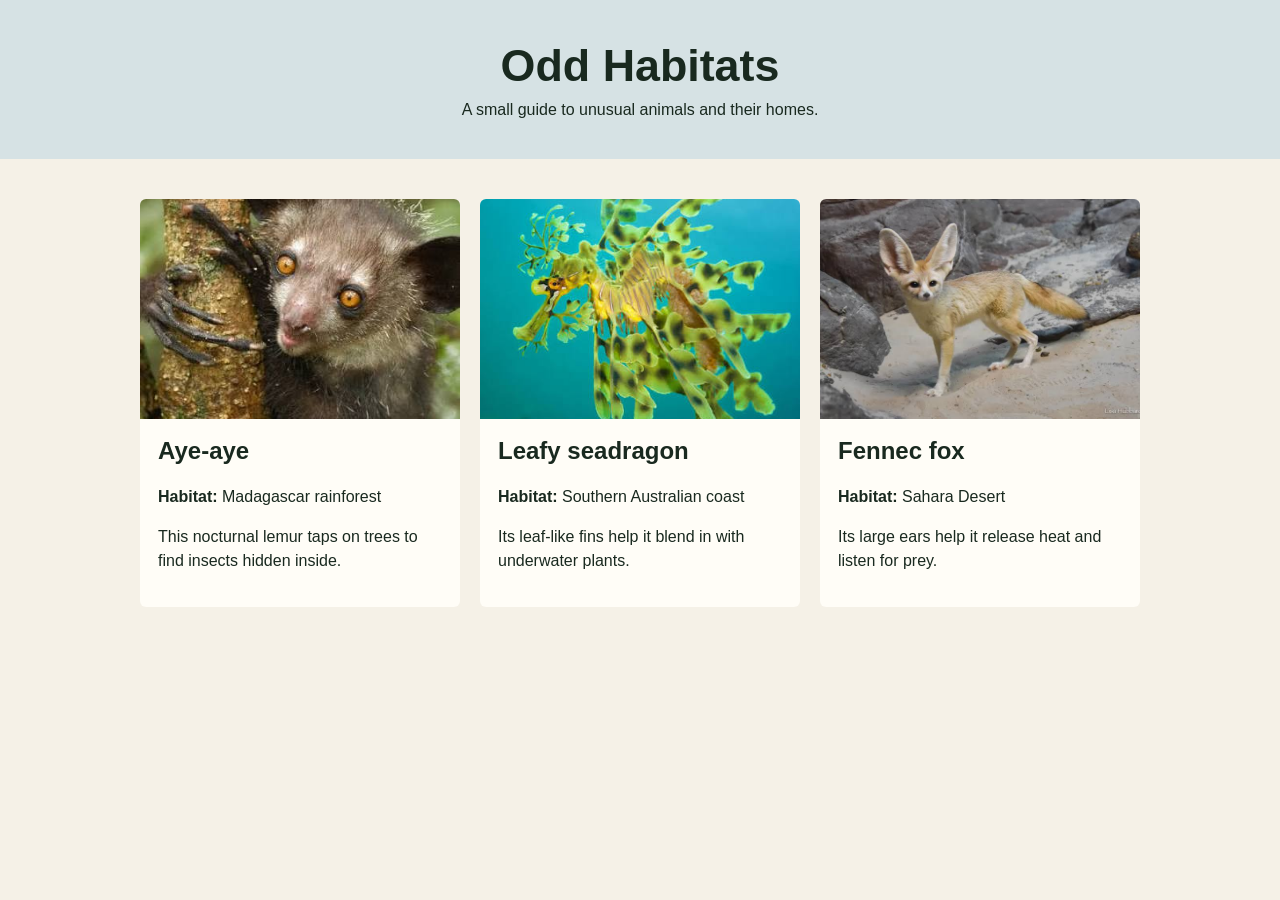
==== index.html @ ddb9e7bd "Initial test with base html and css" ====
<!doctype html>
<html lang="en">
<head>
  <meta charset="UTF-8">
  <meta name="viewport" content="width=device-width, initial-scale=1">
  <title>Odd Habitats</title>
  <link rel="stylesheet" href="styles.css">
</head>
<body>
  <header>
    <h1>Odd Habitats</h1>
    <p>A small guide to unusual animals and their homes.</p>
  </header>

  <main>
    <section class="animals" aria-label="Unusual animals">
      <article class="animal">
        <img src="images/aye-aye.jpg" alt="An aye-aye in a tree">
        <h2>Aye-aye</h2>
        <p><strong>Habitat:</strong> Madagascar rainforest</p>
        <p>This nocturnal lemur taps on trees to find insects hidden inside.</p>
      </article>

      <article class="animal">
        <img src="images/leafy-seadragon.jpg" alt="A leafy seadragon underwater">
        <h2>Leafy seadragon</h2>
        <p><strong>Habitat:</strong> Southern Australian coast</p>
        <p>Its leaf-like fins help it blend in with underwater plants.</p>
      </article>

      <article class="animal">
        <img src="images/fennec-fox.jpg" alt="A fennec fox in the desert">
        <h2>Fennec fox</h2>
        <p><strong>Habitat:</strong> Sahara Desert</p>
        <p>Its large ears help it release heat and listen for prey.</p>
      </article>
    </section>
  </main>
</body>
</html>
---- styles.css ----
* {
  box-sizing: border-box;
}

body {
  margin: 0;
  background: #f5f1e7;
  color: #19291f;
  font-family: 'Comic Sans MS', 'Chalkboard SE', 'Comic Neue', sans-serif;
}

header {
  padding: 40px 20px;
  text-align: center;
  background: #d6e2e4;
}

header h1 {
  margin: 0 0 10px;
  font-family: 'Comic Sans MS', 'Chalkboard SE', 'Comic Neue', sans-serif;
  font-size: 2.8rem;
}

header p {
  margin: 0;
}

.animals {
  width: min(100% - 32px, 1000px);
  margin: 40px auto;
  display: grid;
  grid-template-columns: repeat(3, 1fr);
  gap: 20px;
}

.animal {
  overflow: hidden;
  padding-bottom: 18px;
  background: #fffdf7;
  border-radius: 6px;
}

.animal img {
  display: block;
  width: 100%;
  height: 220px;
  object-fit: cover;
  transition: transform 300ms ease;
}

.animal img:hover {
  transform: scale(1.04);
}

.animal h2,
.animal p {
  margin-right: 18px;
  margin-left: 18px;
}

.animal h2 {
  margin-top: 18px;
  font-family: 'Comic Sans MS', 'Chalkboard SE', 'Comic Neue', sans-serif;
}

.animal p {
  line-height: 1.5;
}

@media (max-width: 700px) {
  .animals {
    grid-template-columns: 1fr;
    max-width: 450px;
  }

  .animal img {
    height: 260px;
  }
}
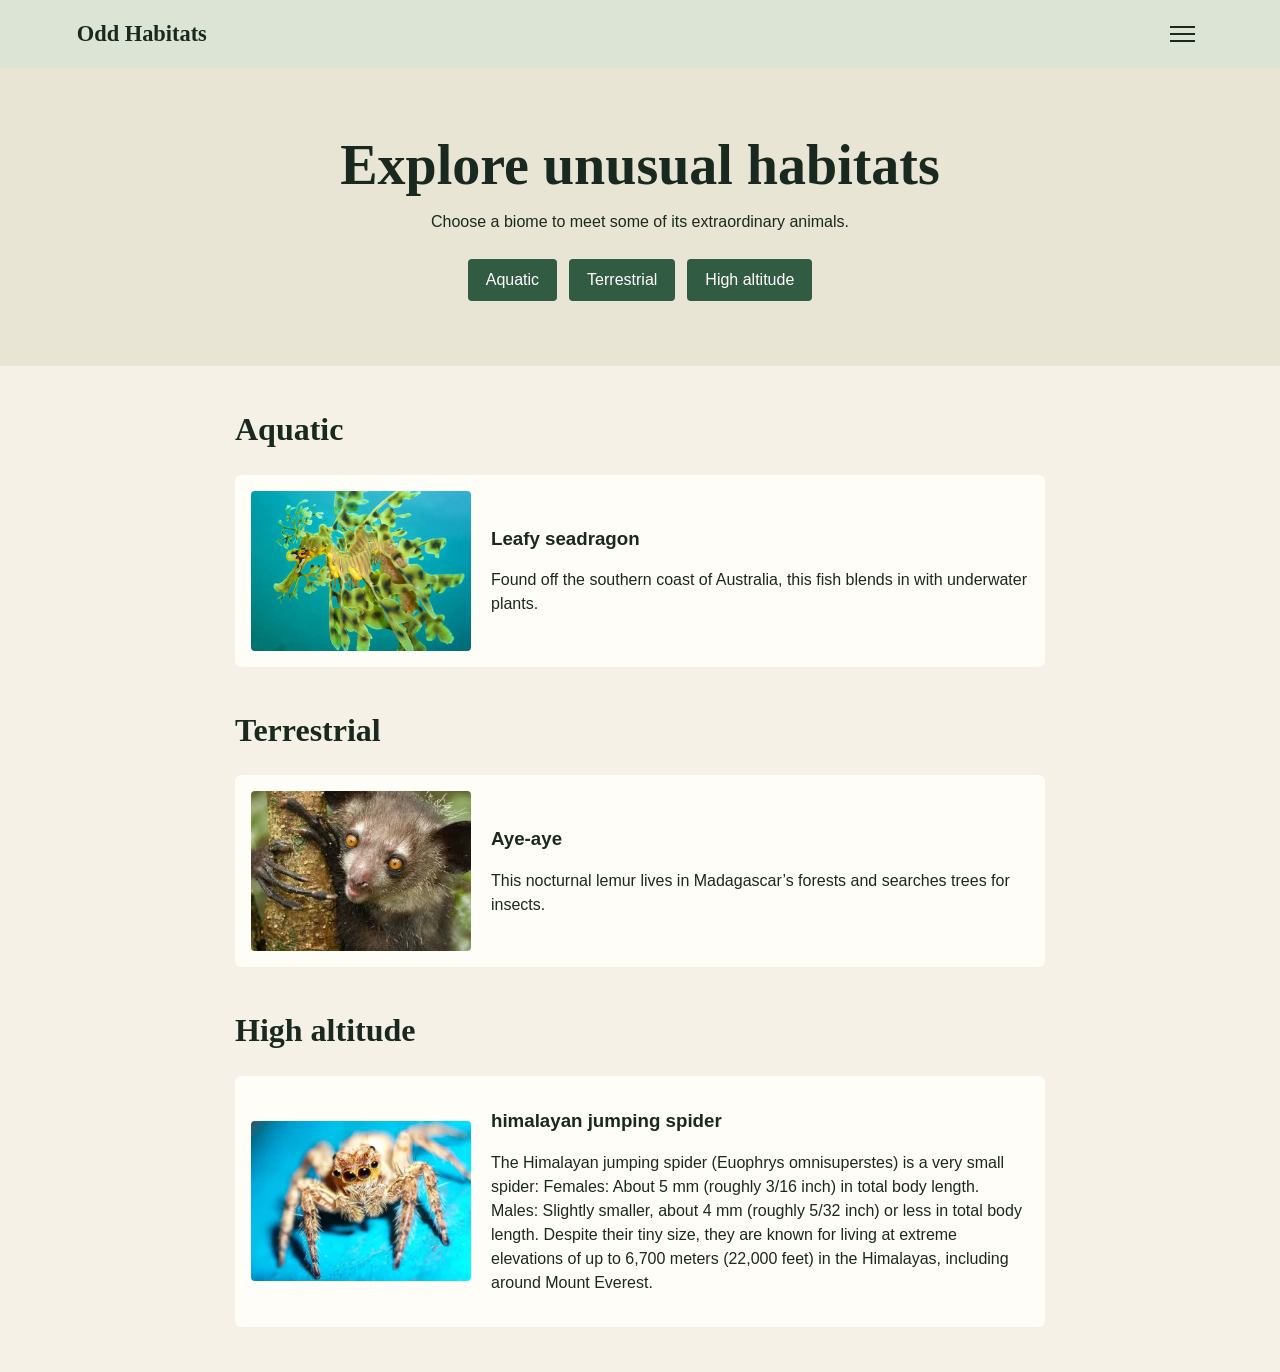
==== commit 6dfbaade: "Hamburguer and different byome separation" ====
--- a/index.html
+++ b/index.html
@@ -7,32 +7,68 @@
   <link rel="stylesheet" href="styles.css">
 </head>
 <body>
-  <header>
-    <h1>Odd Habitats</h1>
-    <p>A small guide to unusual animals and their homes.</p>
+  <header class="site-header">
+    <a class="logo" href="#home">Odd Habitats</a>
+
+    <details class="menu">
+      <summary aria-label="Open biome menu">
+        <span></span>
+        <span></span>
+        <span></span>
+      </summary>
+      <nav>
+        <a href="#aquatic">Aquatic</a>
+        <a href="#terrestrial">Terrestrial</a>
+        <a href="#high-altitude">High altitude</a>
+      </nav>
+    </details>
   </header>
 
-  <main>
-    <section class="animals" aria-label="Unusual animals">
+  <main id="home">
+    <section class="intro">
+      <h1>Explore unusual habitats</h1>
+      <p>Choose a biome to meet some of its extraordinary animals.</p>
+
+      <nav class="biome-buttons" aria-label="Choose a biome">
+        <a href="#aquatic">Aquatic</a>
+        <a href="#terrestrial">Terrestrial</a>
+        <a href="#high-altitude">High altitude</a>
+      </nav>
+    </section>
+
+    <section class="biome" id="aquatic">
+      <h2>Aquatic</h2>
+      <article class="animal">
+        <img src="images/leafy-seadragon.jpg" alt="A leafy seadragon underwater">
+        <div>
+          <h3>Leafy seadragon</h3>
+          <p>Found off the southern coast of Australia, this fish blends in with underwater plants.</p>
+        </div>
+      </article>
+    </section>
+
+    <section class="biome" id="terrestrial">
+      <h2>Terrestrial</h2>
       <article class="animal">
         <img src="images/aye-aye.jpg" alt="An aye-aye in a tree">
-        <h2>Aye-aye</h2>
-        <p><strong>Habitat:</strong> Madagascar rainforest</p>
-        <p>This nocturnal lemur taps on trees to find insects hidden inside.</p>
+        <div>
+          <h3>Aye-aye</h3>
+          <p>This nocturnal lemur lives in Madagascar’s forests and searches trees for insects.</p>
+        </div>
       </article>
+    </section>
 
+    <section class="biome" id="high-altitude">
+      <h2>High altitude</h2>
       <article class="animal">
-        <img src="images/leafy-seadragon.jpg" alt="A leafy seadragon underwater">
-        <h2>Leafy seadragon</h2>
-        <p><strong>Habitat:</strong> Southern Australian coast</p>
-        <p>Its leaf-like fins help it blend in with underwater plants.</p>
-      </article>
-
-      <article class="animal">
-        <img src="images/fennec-fox.jpg" alt="A fennec fox in the desert">
-        <h2>Fennec fox</h2>
-        <p><strong>Habitat:</strong> Sahara Desert</p>
-        <p>Its large ears help it release heat and listen for prey.</p>
+        <img src="images/Himalayan-jumping-spider.jpg" alt="A snow leopard in a mountain habitat">
+        <div>
+          <h3>himalayan jumping spider</h3>
+          <p>The Himalayan jumping spider (Euophrys omnisuperstes) is a very small spider: 
+            Females: About 5 mm (roughly 3/16 inch) in total body length.
+            Males: Slightly smaller, about 4 mm (roughly 5/32 inch) or less in total body length.
+            Despite their tiny size, they are known for living at extreme elevations of up to 6,700 meters (22,000 feet) in the Himalayas, including around Mount Everest.</p>
+        </div>
       </article>
     </section>
   </main>
--- a/styles.css
+++ b/styles.css
@@ -1,79 +1,150 @@
 * {
   box-sizing: border-box;
+}
+
+html {
+  scroll-behavior: smooth;
 }
 
 body {
   margin: 0;
   background: #f5f1e7;
   color: #19291f;
-  font-family: 'Comic Sans MS', 'Chalkboard SE', 'Comic Neue', sans-serif;
+  font-family: Arial, sans-serif;
 }
 
-header {
-  padding: 40px 20px;
-  text-align: center;
-  background: #d6e2e4;
+.site-header {
+  position: relative;
+  display: flex;
+  justify-content: space-between;
+  align-items: center;
+  padding: 18px 6%;
+  background: #dce4d6;
 }
 
-header h1 {
-  margin: 0 0 10px;
-  font-family: 'Comic Sans MS', 'Chalkboard SE', 'Comic Neue', sans-serif;
-  font-size: 2.8rem;
+.logo {
+  color: inherit;
+  font-family: Georgia, serif;
+  font-size: 1.4rem;
+  font-weight: bold;
+  text-decoration: none;
 }
 
-header p {
-  margin: 0;
+.menu {
+  position: relative;
 }
 
-.animals {
-  width: min(100% - 32px, 1000px);
-  margin: 40px auto;
+.menu summary {
   display: grid;
-  grid-template-columns: repeat(3, 1fr);
-  gap: 20px;
+  gap: 5px;
+  padding: 8px;
+  cursor: pointer;
+  list-style: none;
+}
+
+.menu summary::-webkit-details-marker {
+  display: none;
+}
+
+.menu summary span {
+  width: 25px;
+  height: 2px;
+  background: #19291f;
+}
+
+.menu nav {
+  position: absolute;
+  top: 42px;
+  right: 0;
+  z-index: 1;
+  min-width: 170px;
+  padding: 8px;
+  background: #fffdf7;
+  box-shadow: 0 4px 12px #19291f22;
+}
+
+.menu nav a {
+  display: block;
+  padding: 10px;
+  color: inherit;
+  text-decoration: none;
+}
+
+.menu nav a:hover {
+  background: #dce4d6;
+}
+
+.intro {
+  padding: 65px 20px;
+  text-align: center;
+  background: #e8e5d5;
+}
+
+.intro h1 {
+  margin: 0 0 12px;
+  font-family: Georgia, serif;
+  font-size: clamp(2rem, 6vw, 3.5rem);
+}
+
+.biome-buttons {
+  display: flex;
+  justify-content: center;
+  flex-wrap: wrap;
+  gap: 12px;
+  margin-top: 28px;
+}
+
+.biome-buttons a {
+  padding: 12px 18px;
+  border-radius: 4px;
+  background: #315b43;
+  color: white;
+  text-decoration: none;
+}
+
+.biome-buttons a:hover {
+  background: #233f30;
+}
+
+.biome {
+  max-width: 850px;
+  margin: 45px auto;
+  padding: 0 20px;
+  scroll-margin-top: 20px;
+}
+
+.biome h2 {
+  font-family: Georgia, serif;
+  font-size: 2rem;
 }
 
 .animal {
-  overflow: hidden;
-  padding-bottom: 18px;
+  display: grid;
+  grid-template-columns: 220px 1fr;
+  gap: 20px;
+  align-items: center;
+  padding: 16px;
   background: #fffdf7;
   border-radius: 6px;
 }
 
 .animal img {
-  display: block;
   width: 100%;
-  height: 220px;
+  height: 160px;
+  border-radius: 4px;
   object-fit: cover;
-  transition: transform 300ms ease;
-}
-
-.animal img:hover {
-  transform: scale(1.04);
-}
-
-.animal h2,
-.animal p {
-  margin-right: 18px;
-  margin-left: 18px;
-}
-
-.animal h2 {
-  margin-top: 18px;
-  font-family: 'Comic Sans MS', 'Chalkboard SE', 'Comic Neue', sans-serif;
 }
 
 .animal p {
   line-height: 1.5;
 }
 
-@media (max-width: 700px) {
-  .animals {
+@media (max-width: 550px) {
+  .animal {
     grid-template-columns: 1fr;
-    max-width: 450px;
   }
 
   .animal img {
-    height: 260px;
+    height: 220px;
   }
 }
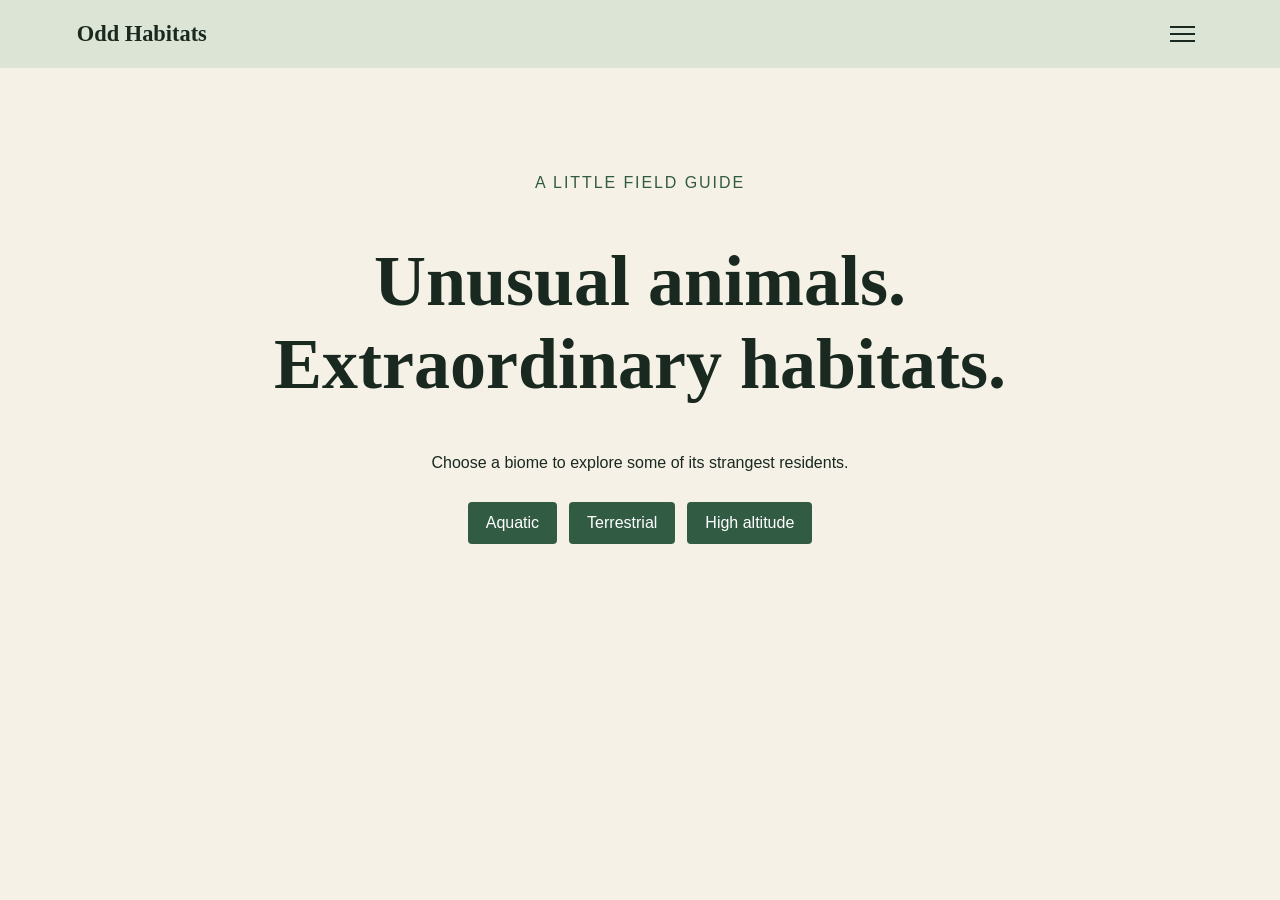
==== commit 71c1f13b: "Page traversal (separation of html) and animal addition" ====
--- a/index.html
+++ b/index.html
@@ -8,69 +8,30 @@
 </head>
 <body>
   <header class="site-header">
-    <a class="logo" href="#home">Odd Habitats</a>
+    <a class="logo" href="index.html">Odd Habitats</a>
 
     <details class="menu">
-      <summary aria-label="Open biome menu">
-        <span></span>
-        <span></span>
-        <span></span>
+      <summary aria-label="Open navigation menu">
+        <span></span><span></span><span></span>
       </summary>
       <nav>
-        <a href="#aquatic">Aquatic</a>
-        <a href="#terrestrial">Terrestrial</a>
-        <a href="#high-altitude">High altitude</a>
+        <a href="aquatic.html">Aquatic</a>
+        <a href="terrestrial.html">Terrestrial</a>
+        <a href="high-altitude.html">High altitude</a>
       </nav>
     </details>
   </header>
 
-  <main id="home">
-    <section class="intro">
-      <h1>Explore unusual habitats</h1>
-      <p>Choose a biome to meet some of its extraordinary animals.</p>
+  <main class="home">
+    <p class="eyebrow">A little field guide</p>
+    <h1>Unusual animals.<br>Extraordinary habitats.</h1>
+    <p>Choose a biome to explore some of its strangest residents.</p>
 
-      <nav class="biome-buttons" aria-label="Choose a biome">
-        <a href="#aquatic">Aquatic</a>
-        <a href="#terrestrial">Terrestrial</a>
-        <a href="#high-altitude">High altitude</a>
-      </nav>
-    </section>
-
-    <section class="biome" id="aquatic">
-      <h2>Aquatic</h2>
-      <article class="animal">
-        <img src="images/leafy-seadragon.jpg" alt="A leafy seadragon underwater">
-        <div>
-          <h3>Leafy seadragon</h3>
-          <p>Found off the southern coast of Australia, this fish blends in with underwater plants.</p>
-        </div>
-      </article>
-    </section>
-
-    <section class="biome" id="terrestrial">
-      <h2>Terrestrial</h2>
-      <article class="animal">
-        <img src="images/aye-aye.jpg" alt="An aye-aye in a tree">
-        <div>
-          <h3>Aye-aye</h3>
-          <p>This nocturnal lemur lives in Madagascar’s forests and searches trees for insects.</p>
-        </div>
-      </article>
-    </section>
-
-    <section class="biome" id="high-altitude">
-      <h2>High altitude</h2>
-      <article class="animal">
-        <img src="images/Himalayan-jumping-spider.jpg" alt="A snow leopard in a mountain habitat">
-        <div>
-          <h3>himalayan jumping spider</h3>
-          <p>The Himalayan jumping spider (Euophrys omnisuperstes) is a very small spider: 
-            Females: About 5 mm (roughly 3/16 inch) in total body length.
-            Males: Slightly smaller, about 4 mm (roughly 5/32 inch) or less in total body length.
-            Despite their tiny size, they are known for living at extreme elevations of up to 6,700 meters (22,000 feet) in the Himalayas, including around Mount Everest.</p>
-        </div>
-      </article>
-    </section>
+    <nav class="biome-buttons" aria-label="Choose a biome">
+      <a href="aquatic.html">Aquatic</a>
+      <a href="terrestrial.html">Terrestrial</a>
+      <a href="high-altitude.html">High altitude</a>
+    </nav>
   </main>
 </body>
 </html>
--- a/styles.css
+++ b/styles.css
@@ -1,9 +1,5 @@
 * {
   box-sizing: border-box;
-}
-
-html {
-  scroll-behavior: smooth;
 }
 
 body {
@@ -14,7 +10,6 @@
 }
 
 .site-header {
-  position: relative;
   display: flex;
   justify-content: space-between;
   align-items: center;
@@ -57,7 +52,7 @@
   top: 42px;
   right: 0;
   z-index: 1;
-  min-width: 170px;
+  min-width: 160px;
   padding: 8px;
   background: #fffdf7;
   box-shadow: 0 4px 12px #19291f22;
@@ -74,16 +69,21 @@
   background: #dce4d6;
 }
 
-.intro {
-  padding: 65px 20px;
+.home {
+  padding: 90px 20px;
   text-align: center;
-  background: #e8e5d5;
 }
 
-.intro h1 {
-  margin: 0 0 12px;
+.home h1,
+.page h1 {
   font-family: Georgia, serif;
-  font-size: clamp(2rem, 6vw, 3.5rem);
+  font-size: clamp(2.5rem, 7vw, 4.5rem);
+}
+
+.eyebrow {
+  color: #315b43;
+  text-transform: uppercase;
+  letter-spacing: 0.12em;
 }
 
 .biome-buttons {
@@ -91,7 +91,7 @@
   justify-content: center;
   flex-wrap: wrap;
   gap: 12px;
-  margin-top: 28px;
+  margin-top: 30px;
 }
 
 .biome-buttons a {
@@ -102,49 +102,50 @@
   text-decoration: none;
 }
 
-.biome-buttons a:hover {
-  background: #233f30;
+.page {
+  max-width: 1000px;
+  margin: 40px auto;
+  padding: 0 20px;
 }
 
-.biome {
-  max-width: 850px;
-  margin: 45px auto;
-  padding: 0 20px;
-  scroll-margin-top: 20px;
+.back-link {
+  color: #315b43;
 }
 
-.biome h2 {
-  font-family: Georgia, serif;
-  font-size: 2rem;
+.animal-grid {
+  display: grid;
+  grid-template-columns: repeat(3, 1fr);
+  gap: 20px;
 }
 
 .animal {
-  display: grid;
-  grid-template-columns: 220px 1fr;
-  gap: 20px;
-  align-items: center;
-  padding: 16px;
+  padding: 14px;
   background: #fffdf7;
   border-radius: 6px;
 }
 
 .animal img {
   width: 100%;
-  height: 160px;
+  height: 190px;
+  display: block;
+  object-fit: cover;
   border-radius: 4px;
-  object-fit: cover;
+}
+
+.animal h2 {
+  font-family: Georgia, serif;
 }
 
 .animal p {
   line-height: 1.5;
 }
 
-@media (max-width: 550px) {
-  .animal {
+@media (max-width: 700px) {
+  .animal-grid {
     grid-template-columns: 1fr;
   }
 
   .animal img {
-    height: 220px;
+    height: 250px;
   }
 }
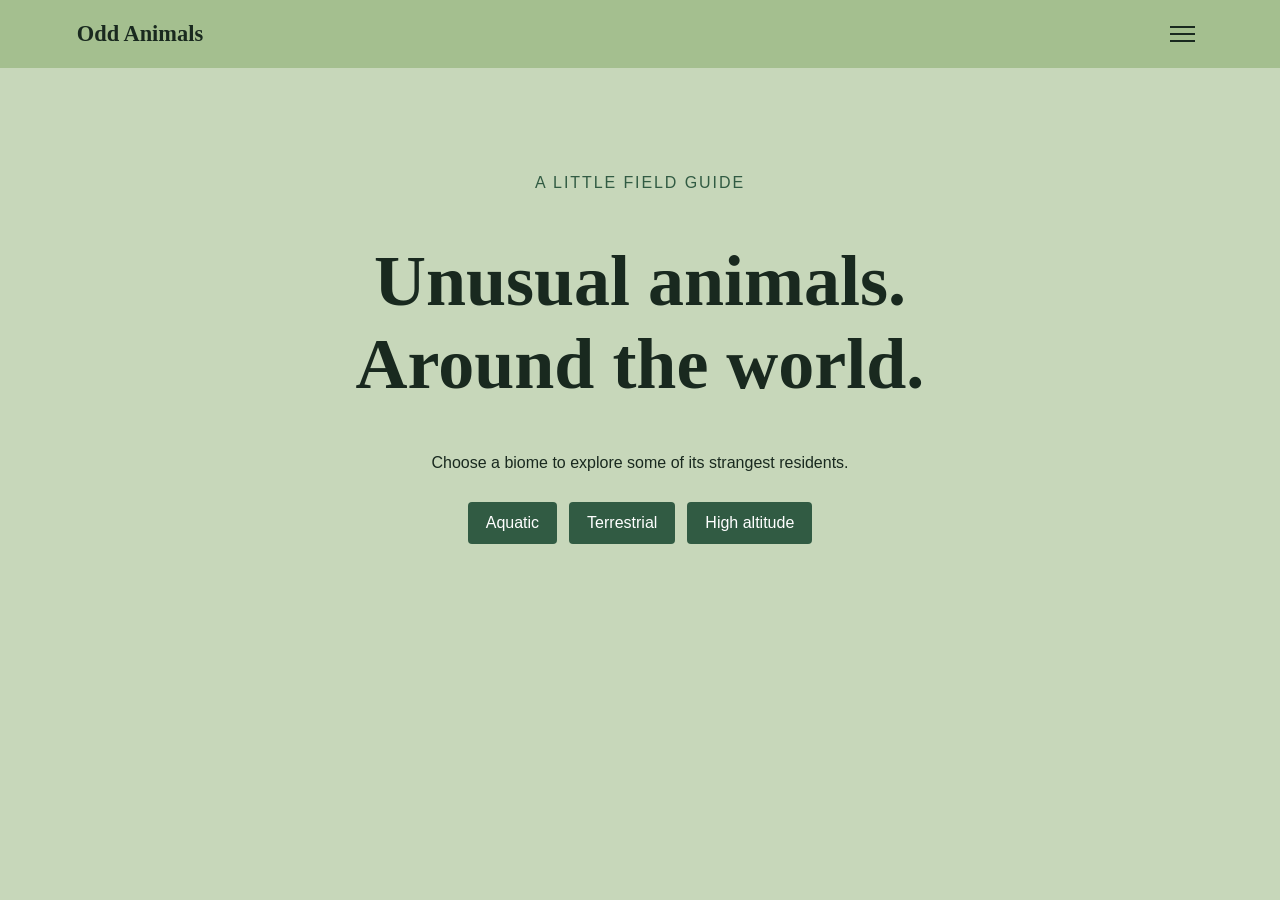
==== commit 8074f637: "Removing unnecessary images and files and completing README.md" ====
--- a/index.html
+++ b/index.html
@@ -8,7 +8,7 @@
 </head>
 <body>
   <header class="site-header">
-    <a class="logo" href="index.html">Odd Habitats</a>
+    <a class="logo" href="index.html">Odd Animals</a>
 
     <details class="menu">
       <summary aria-label="Open navigation menu">
@@ -24,7 +24,7 @@
 
   <main class="home">
     <p class="eyebrow">A little field guide</p>
-    <h1>Unusual animals.<br>Extraordinary habitats.</h1>
+    <h1>Unusual animals.<br>Around the world.</h1>
     <p>Choose a biome to explore some of its strangest residents.</p>
 
     <nav class="biome-buttons" aria-label="Choose a biome">
--- a/styles.css
+++ b/styles.css
@@ -4,17 +4,77 @@
 
 body {
   margin: 0;
-  background: #f5f1e7;
+  background: #C7D7BA;
   color: #19291f;
   font-family: Arial, sans-serif;
 }
+
+/* Aquatic: deep water, blue-grey and charcoal */
+body.aquatic {
+  --page: #dce7e9;
+  --surface: #f4f7f6;
+  --ink: #17262b;
+  --accent: #245b70;
+  --header: #9db8c0;
+}
+
+/* Terrestrial: soil, leaves and warm earth */
+body.terrestrial {
+  --page: #eee5d5;
+  --surface: #faf6ec;
+  --ink: #32271c;
+  --accent: #526b3c;
+  --header: #c9a875;
+}
+
+/* High altitude: snow, dark stone and alpine green */
+body.high-altitude {
+  --page: #e8e9e6;
+  --surface: #f8f8f5;
+  --ink: #202522;
+  --accent: #365342;
+  --header: #c9ceca;
+}
+
+/* Apply each page's colors */
+body.aquatic,
+body.terrestrial,
+body.high-altitude {
+  background: var(--page);
+  color: var(--ink);
+}
+
+body.aquatic .site-header,
+body.terrestrial .site-header,
+body.high-altitude .site-header {
+  background: var(--header);
+}
+
+body.aquatic .animal,
+body.terrestrial .animal,
+body.high-altitude .animal {
+  background: var(--surface);
+}
+
+body.aquatic .biome-buttons a,
+body.terrestrial .biome-buttons a,
+body.high-altitude .biome-buttons a {
+  background: var(--accent);
+}
+
+body.aquatic .back-link,
+body.terrestrial .back-link,
+body.high-altitude .back-link {
+  color: var(--accent);
+}
+
 
 .site-header {
   display: flex;
   justify-content: space-between;
   align-items: center;
   padding: 18px 6%;
-  background: #dce4d6;
+  background: #a4bf8f;
 }
 
 .logo {
@@ -140,6 +200,250 @@
   line-height: 1.5;
 }
 
+.animal-summary {
+  line-height: 1.5;
+}
+
+.wikipedia-link {
+  display: inline-block;
+  margin: 0 14px 12px;
+  color: var(--accent, #315b43);
+}
+
+.wikipedia-link[hidden] {
+  display: none;
+}
+
+.animal-picture {
+  position: relative;
+  height: 210px;
+  overflow: hidden;
+  background: #111;
+  border-radius: 4px;
+}
+
+.animal-picture > img {
+  width: 100%;
+  height: 100%;
+  display: block;
+  object-fit: cover;
+  opacity: 0;
+}
+
+/* The question-mark cover */
+.reveal-button {
+  position: absolute;
+  inset: 0;
+  z-index: 2;
+  display: grid;
+  place-content: center;
+  width: 100%;
+  border: 0;
+  color: white;
+  background: #111;
+  cursor: pointer;
+  font: inherit;
+  font-size: 3rem;
+}
+
+.reveal-button:focus-visible {
+  outline: 3px solid #f5c66b;
+  outline-offset: -5px;
+}
+
+.animal-info {
+  padding: 14px;
+  visibility: hidden;
+  opacity: 0;
+}
+
+.animal.is-revealed .animal-info {
+  visibility: visible;
+  opacity: 1;
+}
+
+/* Shared reveal: the cover plays its biome effect first, the image fades in underneath */
+.animal.is-revealed .animal-picture > img {
+  animation: animal-appear 600ms ease-out 700ms both;
+}
+
+/* The cover's solid background is cleared halfway through its effect */
+.animal.is-revealed .reveal-button {
+  animation: cover-clear 1400ms linear forwards;
+  pointer-events: none;
+}
+
+.reveal-button span[aria-hidden] {
+  position: relative;
+  z-index: 1;
+  transition: opacity 200ms;
+}
+
+.animal.is-revealed .reveal-button span[aria-hidden] {
+  opacity: 0;
+}
+
+/* AQUATIC: two waves wash up over the cover and drain away */
+body.aquatic .reveal-button {
+  --cover: #0b2230;
+  background-color: var(--cover);
+}
+
+body.aquatic .reveal-button::before,
+body.aquatic .reveal-button::after {
+  content: "";
+  position: absolute;
+  left: -20%;
+  width: 140%;
+  height: 120%;
+  top: 0;
+  background: #56a9bd;
+  border-radius: 50% 50% 0 0 / 14% 14% 0 0;
+  transform: translateY(105%);
+}
+
+body.aquatic .reveal-button::after {
+  background: #a8dbe6;
+}
+
+body.aquatic .animal.is-revealed .reveal-button::before {
+  animation: wave-wash 1400ms ease-in-out 120ms forwards;
+}
+
+body.aquatic .animal.is-revealed .reveal-button::after {
+  animation: wave-wash 1400ms ease-in-out forwards;
+}
+
+/* HIGH ALTITUDE: clouds drift across the cover */
+body.high-altitude .reveal-button {
+  --cover: #222a2a;
+  background-color: var(--cover);
+}
+
+body.high-altitude .reveal-button::before,
+body.high-altitude .reveal-button::after {
+  content: "";
+  position: absolute;
+  top: -10%;
+  left: -140%;
+  width: 130%;
+  height: 65%;
+  border-radius: 50%;
+  background: #f4f5f1;
+  filter: blur(6px);
+}
+
+body.high-altitude .reveal-button::after {
+  top: 40%;
+  height: 70%;
+  background: #dfe4e6;
+}
+
+body.high-altitude .animal.is-revealed .reveal-button::before {
+  animation: cloud-pass 1400ms ease-in-out forwards;
+}
+
+body.high-altitude .animal.is-revealed .reveal-button::after {
+  animation: cloud-pass 1400ms ease-in-out 150ms forwards;
+}
+
+/* TERRESTRIAL: the dry ground shakes, cracks and the two halves slide apart */
+body.terrestrial .reveal-button {
+  --cover: #211810;
+  background-color: var(--cover);
+}
+
+body.terrestrial .reveal-button::before,
+body.terrestrial .reveal-button::after {
+  content: "";
+  position: absolute;
+  inset: 0;
+  background: #8a6339;
+}
+
+/* Left half and right half share a jagged crack line */
+body.terrestrial .reveal-button::before {
+  clip-path: polygon(0 0, 52% 0, 46% 20%, 54% 40%, 47% 60%, 53% 80%, 50% 100%, 0 100%);
+}
+
+body.terrestrial .reveal-button::after {
+  clip-path: polygon(52% 0, 100% 0, 100% 100%, 50% 100%, 53% 80%, 47% 60%, 54% 40%, 46% 20%);
+  background: #7a5430;
+}
+
+body.terrestrial .animal.is-revealed .reveal-button::before {
+  animation: ground-split-left 1100ms ease-in forwards;
+}
+
+body.terrestrial .animal.is-revealed .reveal-button::after {
+  animation: ground-split-right 1100ms ease-in forwards;
+}
+
+.sr-only {
+  position: absolute;
+  width: 1px;
+  height: 1px;
+  padding: 0;
+  margin: -1px;
+  overflow: hidden;
+  clip: rect(0, 0, 0, 0);
+  white-space: nowrap;
+  border: 0;
+}
+
+/* Cover colour stays solid until the effect hides it, then clears to show the animal */
+@keyframes cover-clear {
+  0%, 45% { background-color: var(--cover); }
+  46%, 100% { background-color: transparent; }
+}
+
+@keyframes animal-appear {
+  from { opacity: 0; transform: scale(0.92); }
+  to { opacity: 1; transform: scale(1); }
+}
+
+/* Rises over the cover, then drains away upwards */
+@keyframes wave-wash {
+  0% { transform: translateY(105%); }
+  45% { transform: translateY(0); }
+  55% { transform: translateY(0); }
+  100% { transform: translateY(-110%); }
+}
+
+@keyframes cloud-pass {
+  from { transform: translateX(0); }
+  to { transform: translateX(200%); }
+}
+
+@keyframes ground-split-left {
+  0%, 20% { transform: translateX(0); }
+  5% { transform: translateX(-3px); }
+  10% { transform: translateX(3px); }
+  15% { transform: translateX(-3px); }
+  100% { transform: translateX(-105%) rotate(-8deg); }
+}
+
+@keyframes ground-split-right {
+  0%, 20% { transform: translateX(0); }
+  5% { transform: translateX(3px); }
+  10% { transform: translateX(-3px); }
+  15% { transform: translateX(3px); }
+  100% { transform: translateX(105%) rotate(8deg); }
+}
+
+/* Reduced motion: keep the reveal (it only plays after a click) but drop the shake and tilt */
+@media (prefers-reduced-motion: reduce) {
+  @keyframes ground-split-left {
+    from { transform: translateX(0); }
+    to { transform: translateX(-105%); }
+  }
+
+  @keyframes ground-split-right {
+    from { transform: translateX(0); }
+    to { transform: translateX(105%); }
+  }
+}
+
 @media (max-width: 700px) {
   .animal-grid {
     grid-template-columns: 1fr;
@@ -148,4 +452,4 @@
   .animal img {
     height: 250px;
   }
-}
+}
